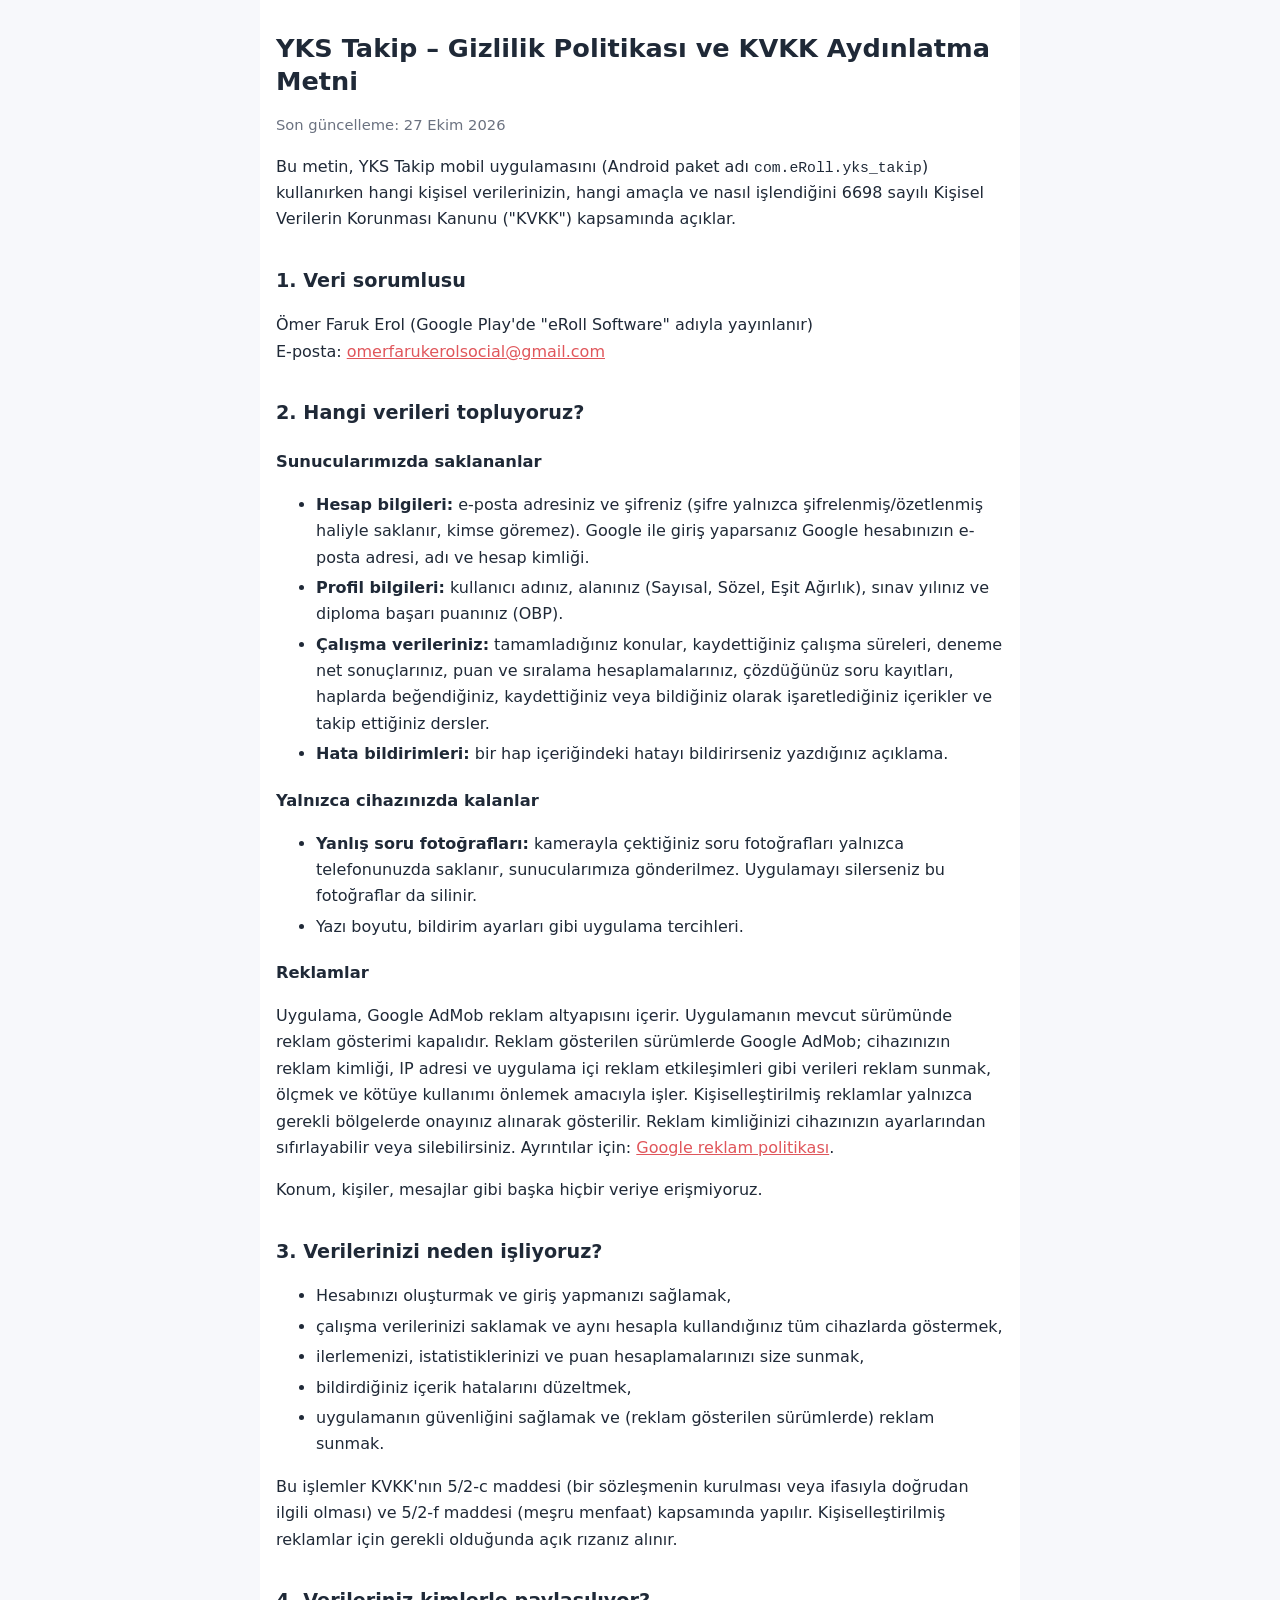
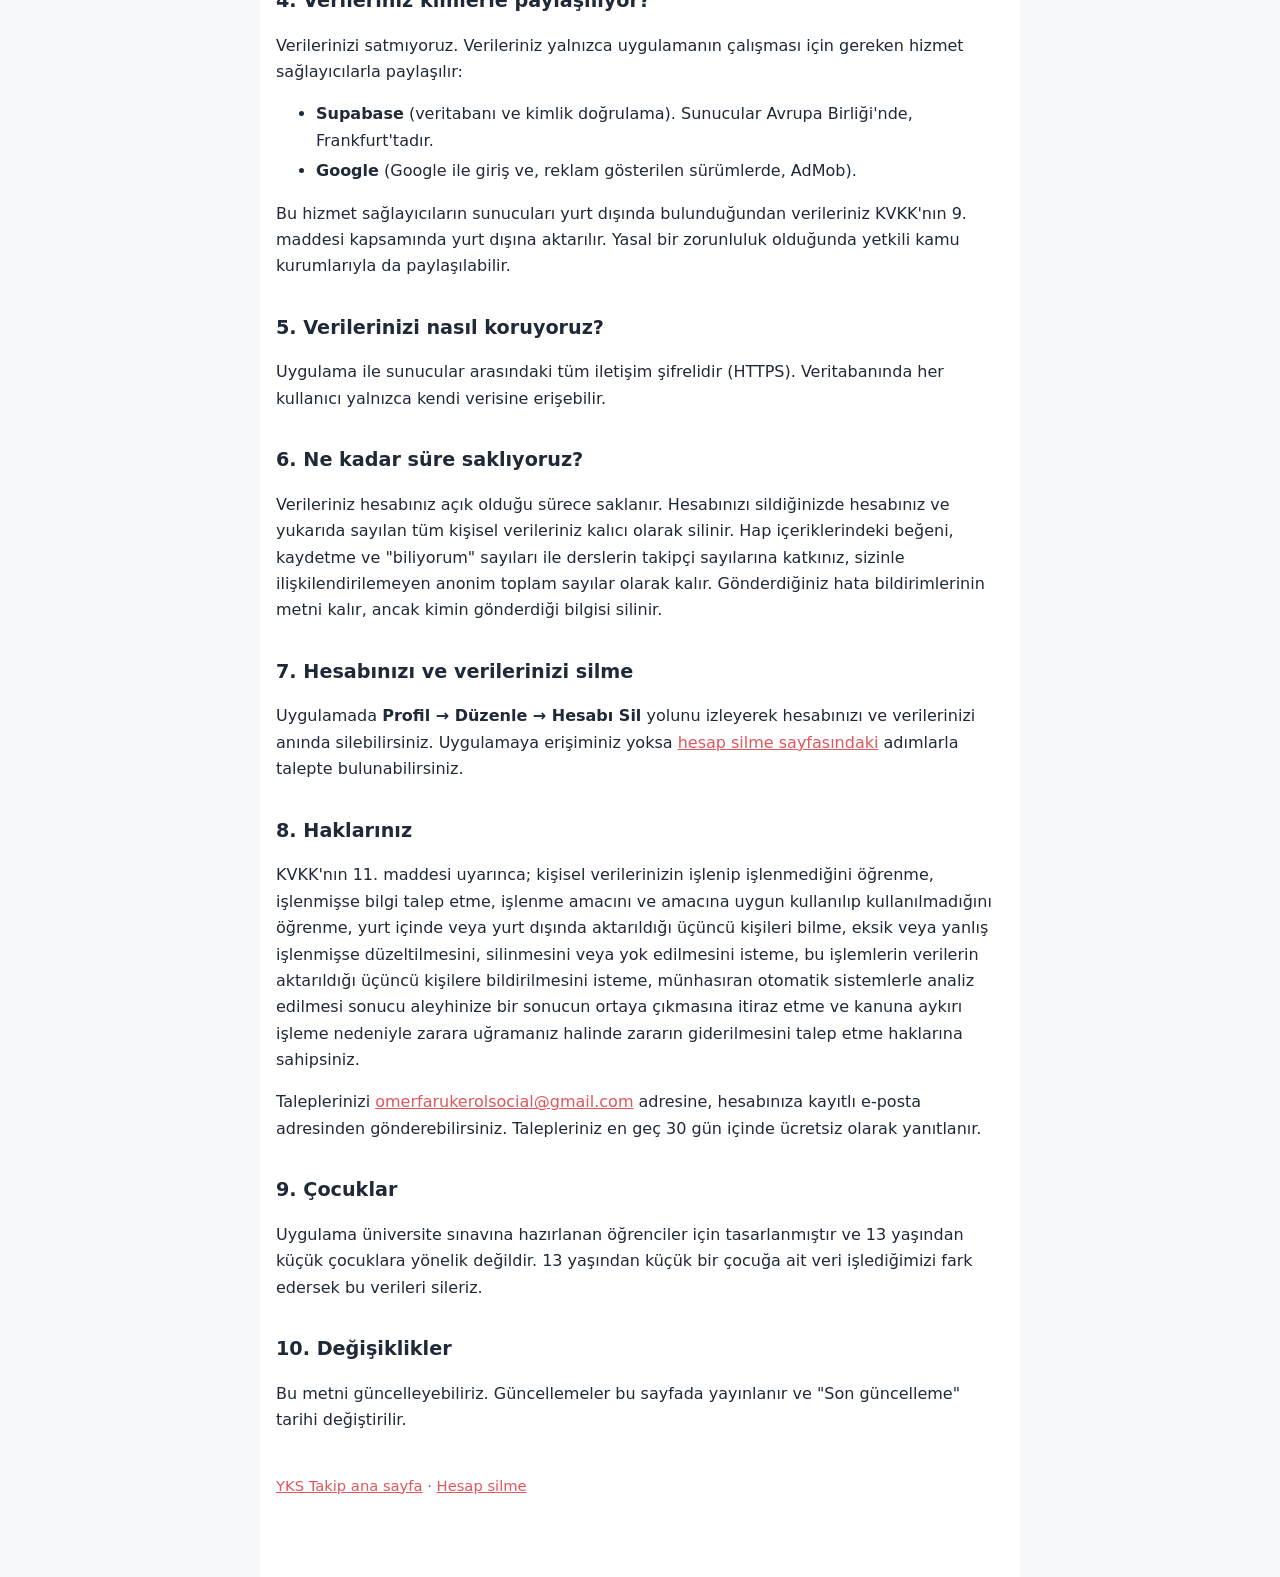
==== yks-takip/gizlilik.html @ 7ae59ede "YKS Takip gizlilik politikasi, hesap silme sayfasi ve app-ads.txt" ====
<!doctype html>
<html lang="tr">
<head>
<meta charset="utf-8">
<meta name="viewport" content="width=device-width, initial-scale=1">
<title>YKS Takip – Gizlilik Politikası ve KVKK Aydınlatma Metni</title>
<link rel="stylesheet" href="stil.css">
</head>
<body>
<main>
<h1>YKS Takip – Gizlilik Politikası ve KVKK Aydınlatma Metni</h1>
<p class="tarih">Son güncelleme: 27 Ekim 2026</p>

<p>Bu metin, YKS Takip mobil uygulamasını (Android paket adı <code>com.eRoll.yks_takip</code>) kullanırken hangi kişisel verilerinizin, hangi amaçla ve nasıl işlendiğini 6698 sayılı Kişisel Verilerin Korunması Kanunu ("KVKK") kapsamında açıklar.</p>

<h2>1. Veri sorumlusu</h2>
<p>Ömer Faruk Erol (Google Play'de "eRoll Software" adıyla yayınlanır)<br>
E-posta: <a href="mailto:omerfarukerolsocial@gmail.com">omerfarukerolsocial@gmail.com</a></p>

<h2>2. Hangi verileri topluyoruz?</h2>
<h3>Sunucularımızda saklananlar</h3>
<ul>
  <li><strong>Hesap bilgileri:</strong> e-posta adresiniz ve şifreniz (şifre yalnızca şifrelenmiş/özetlenmiş haliyle saklanır, kimse göremez). Google ile giriş yaparsanız Google hesabınızın e-posta adresi, adı ve hesap kimliği.</li>
  <li><strong>Profil bilgileri:</strong> kullanıcı adınız, alanınız (Sayısal, Sözel, Eşit Ağırlık), sınav yılınız ve diploma başarı puanınız (OBP).</li>
  <li><strong>Çalışma verileriniz:</strong> tamamladığınız konular, kaydettiğiniz çalışma süreleri, deneme net sonuçlarınız, puan ve sıralama hesaplamalarınız, çözdüğünüz soru kayıtları, haplarda beğendiğiniz, kaydettiğiniz veya bildiğiniz olarak işaretlediğiniz içerikler ve takip ettiğiniz dersler.</li>
  <li><strong>Hata bildirimleri:</strong> bir hap içeriğindeki hatayı bildirirseniz yazdığınız açıklama.</li>
</ul>
<h3>Yalnızca cihazınızda kalanlar</h3>
<ul>
  <li><strong>Yanlış soru fotoğrafları:</strong> kamerayla çektiğiniz soru fotoğrafları yalnızca telefonunuzda saklanır, sunucularımıza gönderilmez. Uygulamayı silerseniz bu fotoğraflar da silinir.</li>
  <li>Yazı boyutu, bildirim ayarları gibi uygulama tercihleri.</li>
</ul>
<h3>Reklamlar</h3>
<p>Uygulama, Google AdMob reklam altyapısını içerir. Uygulamanın mevcut sürümünde reklam gösterimi kapalıdır. Reklam gösterilen sürümlerde Google AdMob; cihazınızın reklam kimliği, IP adresi ve uygulama içi reklam etkileşimleri gibi verileri reklam sunmak, ölçmek ve kötüye kullanımı önlemek amacıyla işler. Kişiselleştirilmiş reklamlar yalnızca gerekli bölgelerde onayınız alınarak gösterilir. Reklam kimliğinizi cihazınızın ayarlarından sıfırlayabilir veya silebilirsiniz. Ayrıntılar için: <a href="https://policies.google.com/technologies/ads?hl=tr">Google reklam politikası</a>.</p>

<p>Konum, kişiler, mesajlar gibi başka hiçbir veriye erişmiyoruz.</p>

<h2>3. Verilerinizi neden işliyoruz?</h2>
<ul>
  <li>Hesabınızı oluşturmak ve giriş yapmanızı sağlamak,</li>
  <li>çalışma verilerinizi saklamak ve aynı hesapla kullandığınız tüm cihazlarda göstermek,</li>
  <li>ilerlemenizi, istatistiklerinizi ve puan hesaplamalarınızı size sunmak,</li>
  <li>bildirdiğiniz içerik hatalarını düzeltmek,</li>
  <li>uygulamanın güvenliğini sağlamak ve (reklam gösterilen sürümlerde) reklam sunmak.</li>
</ul>
<p>Bu işlemler KVKK'nın 5/2-c maddesi (bir sözleşmenin kurulması veya ifasıyla doğrudan ilgili olması) ve 5/2-f maddesi (meşru menfaat) kapsamında yapılır. Kişiselleştirilmiş reklamlar için gerekli olduğunda açık rızanız alınır.</p>

<h2>4. Verileriniz kimlerle paylaşılıyor?</h2>
<p>Verilerinizi satmıyoruz. Verileriniz yalnızca uygulamanın çalışması için gereken hizmet sağlayıcılarla paylaşılır:</p>
<ul>
  <li><strong>Supabase</strong> (veritabanı ve kimlik doğrulama). Sunucular Avrupa Birliği'nde, Frankfurt'tadır.</li>
  <li><strong>Google</strong> (Google ile giriş ve, reklam gösterilen sürümlerde, AdMob).</li>
</ul>
<p>Bu hizmet sağlayıcıların sunucuları yurt dışında bulunduğundan verileriniz KVKK'nın 9. maddesi kapsamında yurt dışına aktarılır. Yasal bir zorunluluk olduğunda yetkili kamu kurumlarıyla da paylaşılabilir.</p>

<h2>5. Verilerinizi nasıl koruyoruz?</h2>
<p>Uygulama ile sunucular arasındaki tüm iletişim şifrelidir (HTTPS). Veritabanında her kullanıcı yalnızca kendi verisine erişebilir.</p>

<h2>6. Ne kadar süre saklıyoruz?</h2>
<p>Verileriniz hesabınız açık olduğu sürece saklanır. Hesabınızı sildiğinizde hesabınız ve yukarıda sayılan tüm kişisel verileriniz kalıcı olarak silinir. Hap içeriklerindeki beğeni, kaydetme ve "biliyorum" sayıları ile derslerin takipçi sayılarına katkınız, sizinle ilişkilendirilemeyen anonim toplam sayılar olarak kalır. Gönderdiğiniz hata bildirimlerinin metni kalır, ancak kimin gönderdiği bilgisi silinir.</p>

<h2>7. Hesabınızı ve verilerinizi silme</h2>
<p>Uygulamada <strong>Profil → Düzenle → Hesabı Sil</strong> yolunu izleyerek hesabınızı ve verilerinizi anında silebilirsiniz. Uygulamaya erişiminiz yoksa <a href="hesap-silme.html">hesap silme sayfasındaki</a> adımlarla talepte bulunabilirsiniz.</p>

<h2>8. Haklarınız</h2>
<p>KVKK'nın 11. maddesi uyarınca; kişisel verilerinizin işlenip işlenmediğini öğrenme, işlenmişse bilgi talep etme, işlenme amacını ve amacına uygun kullanılıp kullanılmadığını öğrenme, yurt içinde veya yurt dışında aktarıldığı üçüncü kişileri bilme, eksik veya yanlış işlenmişse düzeltilmesini, silinmesini veya yok edilmesini isteme, bu işlemlerin verilerin aktarıldığı üçüncü kişilere bildirilmesini isteme, münhasıran otomatik sistemlerle analiz edilmesi sonucu aleyhinize bir sonucun ortaya çıkmasına itiraz etme ve kanuna aykırı işleme nedeniyle zarara uğramanız halinde zararın giderilmesini talep etme haklarına sahipsiniz.</p>
<p>Taleplerinizi <a href="mailto:omerfarukerolsocial@gmail.com">omerfarukerolsocial@gmail.com</a> adresine, hesabınıza kayıtlı e-posta adresinden gönderebilirsiniz. Talepleriniz en geç 30 gün içinde ücretsiz olarak yanıtlanır.</p>

<h2>9. Çocuklar</h2>
<p>Uygulama üniversite sınavına hazırlanan öğrenciler için tasarlanmıştır ve 13 yaşından küçük çocuklara yönelik değildir. 13 yaşından küçük bir çocuğa ait veri işlediğimizi fark edersek bu verileri sileriz.</p>

<h2>10. Değişiklikler</h2>
<p>Bu metni güncelleyebiliriz. Güncellemeler bu sayfada yayınlanır ve "Son güncelleme" tarihi değiştirilir.</p>

<p class="alt"><a href="index.html">YKS Takip ana sayfa</a> · <a href="hesap-silme.html">Hesap silme</a></p>
</main>
</body>
</html>
---- yks-takip/stil.css ----
:root { --text: #1f2937; --muted: #6b7280; --link: #e0565b; --bg: #f7f8fb; --card: #ffffff; }
@media (prefers-color-scheme: dark) {
  :root { --text: #e5e7eb; --muted: #9ca3af; --link: #ff8a8e; --bg: #111318; --card: #1b1e25; }
}
* { box-sizing: border-box; }
body { margin: 0; background: var(--bg); color: var(--text); font: 16px/1.65 system-ui, -apple-system, "Segoe UI", Roboto, sans-serif; }
main { max-width: 760px; margin: 0 auto; padding: 32px 16px 64px; background: var(--card); min-height: 100vh; }
h1 { font-size: 1.6rem; line-height: 1.3; margin: 0 0 8px; }
h2 { font-size: 1.2rem; margin: 32px 0 8px; }
h3 { font-size: 1.02rem; margin: 20px 0 6px; }
a { color: var(--link); }
code { font-size: .92em; }
.tarih, .alt { color: var(--muted); font-size: .92rem; }
.alt { margin-top: 40px; }
li { margin: 4px 0; }
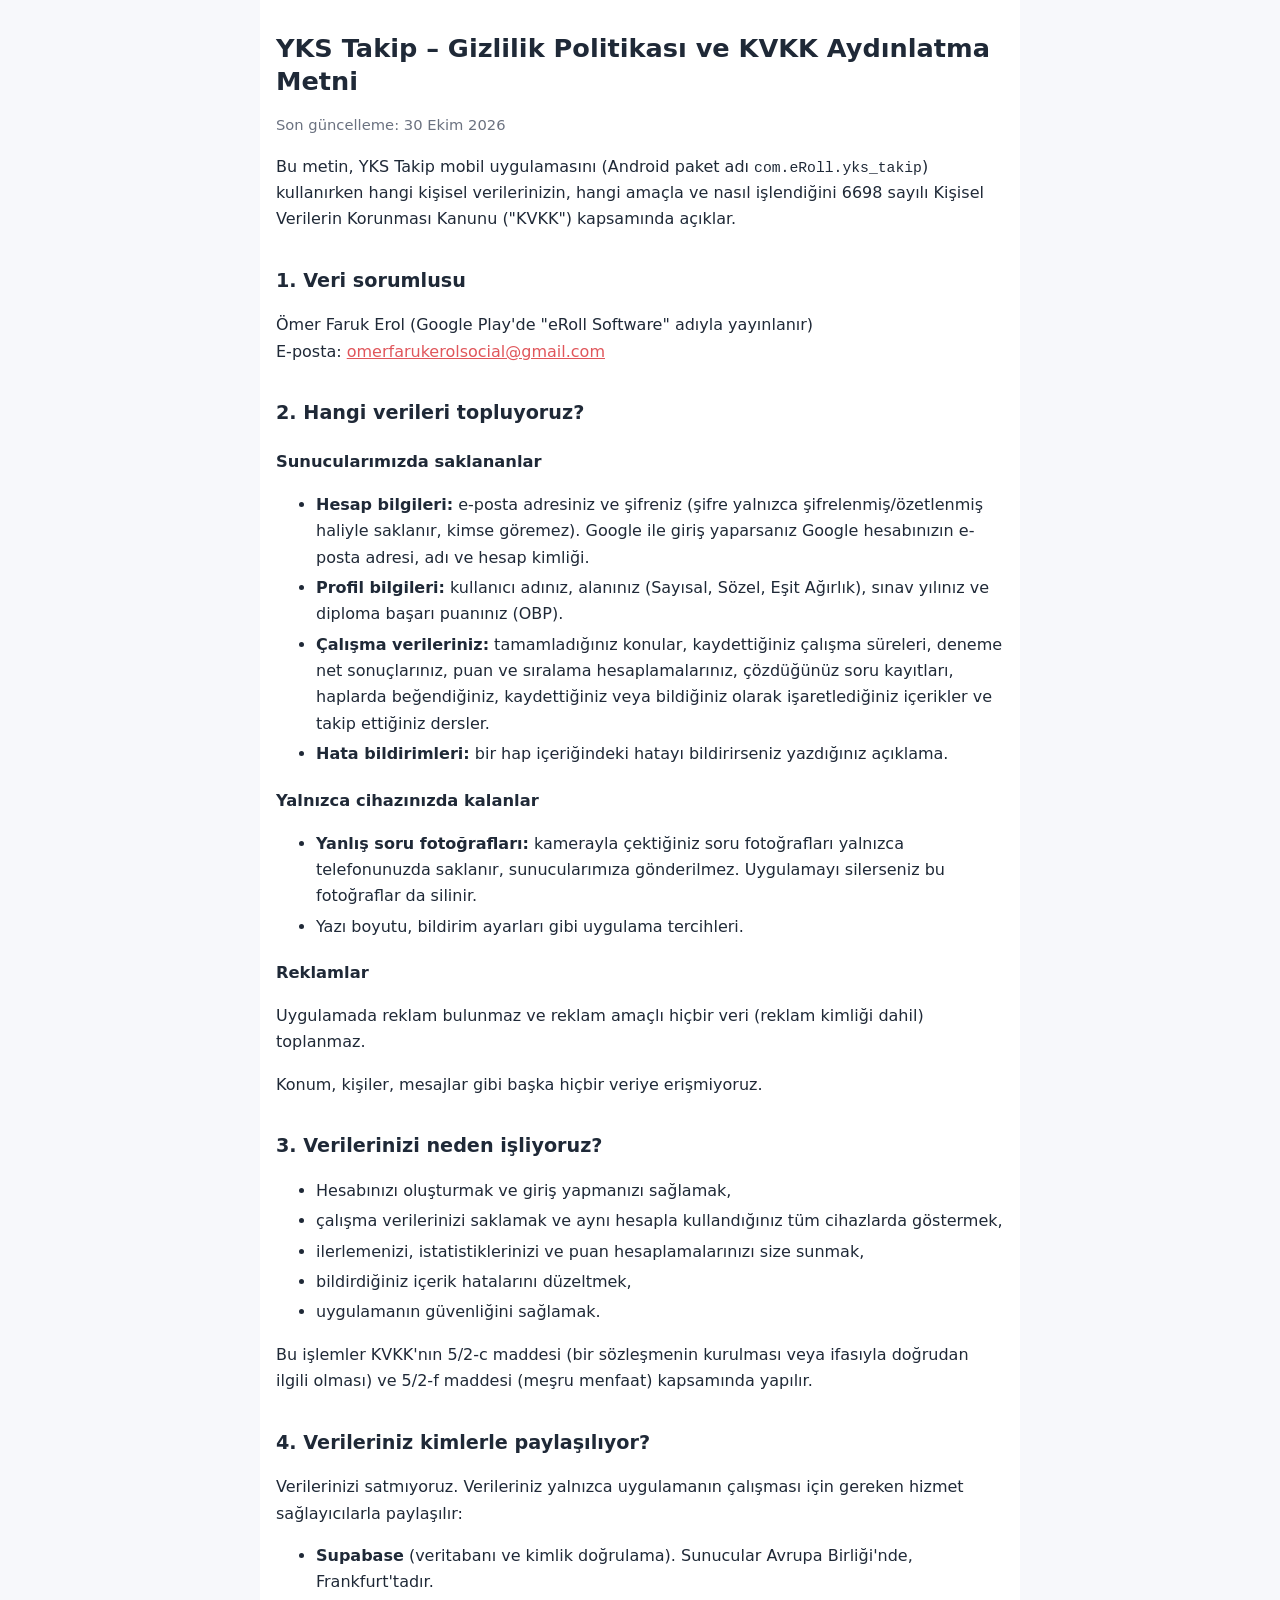
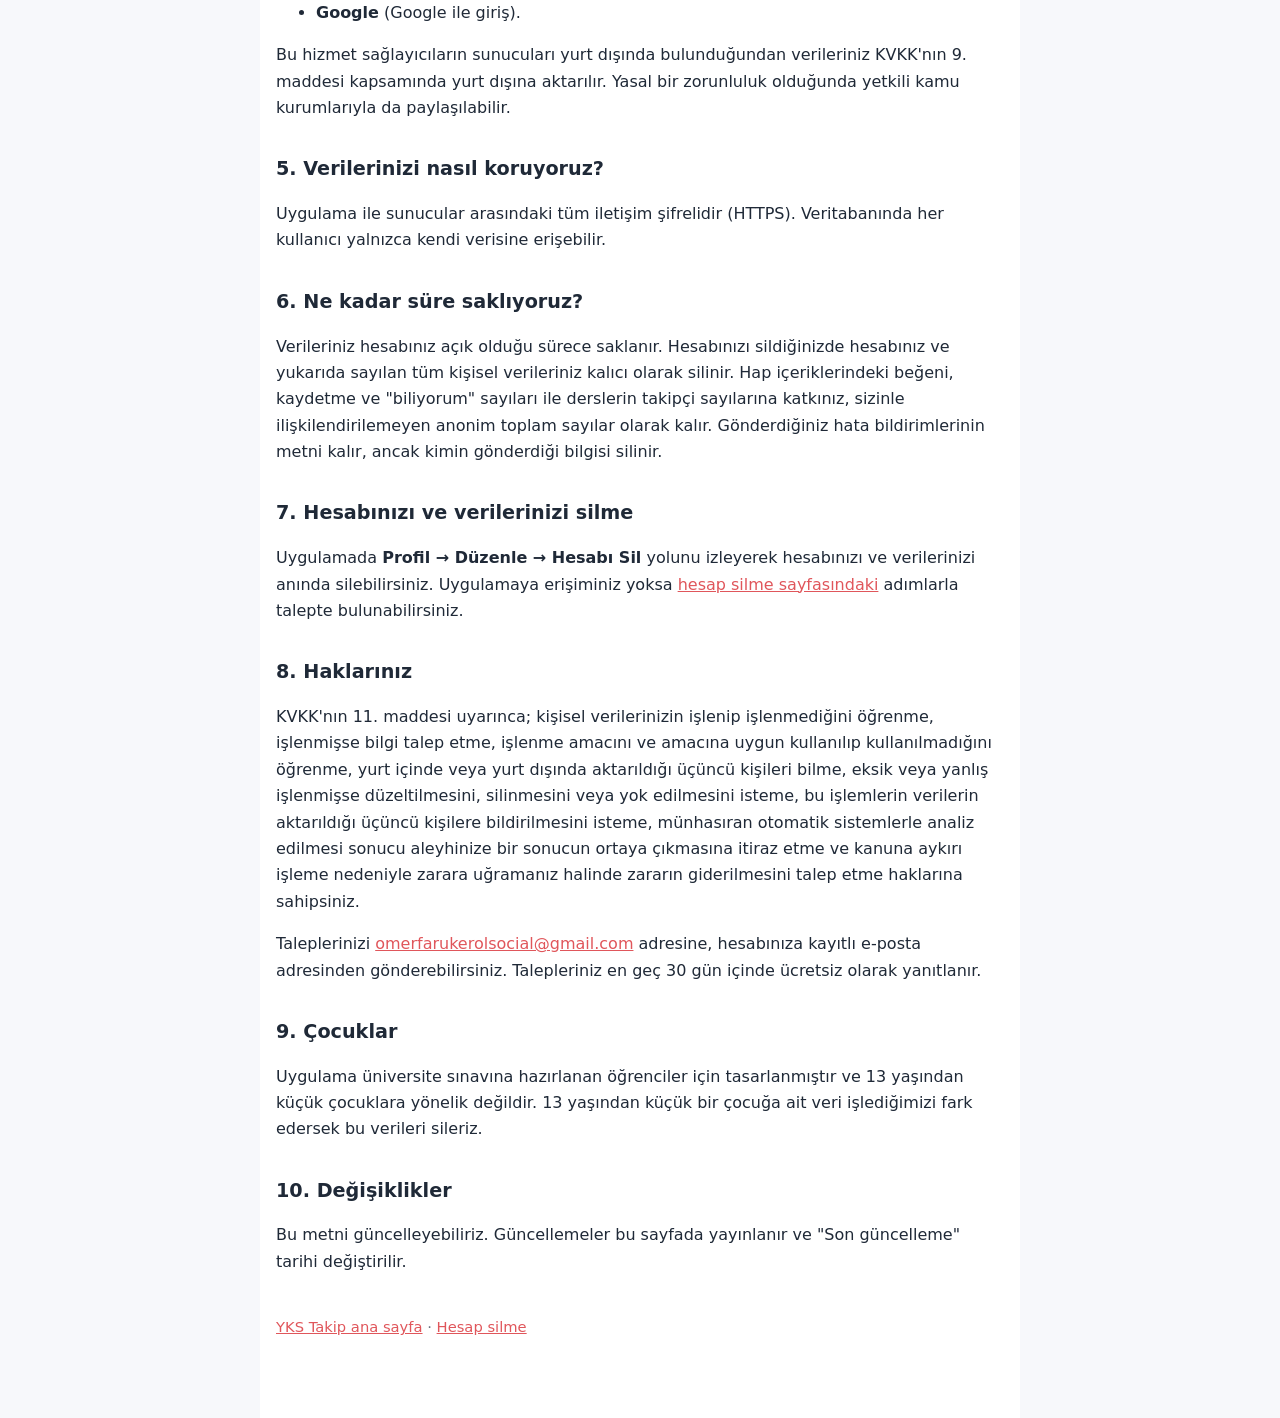
==== commit a1f7ccc4: "YKS Takip: reklamlar kaldirildi, gizlilik politikasi guncellendi" ====
--- a/yks-takip/gizlilik.html
+++ b/yks-takip/gizlilik.html
@@ -9,7 +9,7 @@
 <body>
 <main>
 <h1>YKS Takip – Gizlilik Politikası ve KVKK Aydınlatma Metni</h1>
-<p class="tarih">Son güncelleme: 27 Ekim 2026</p>
+<p class="tarih">Son güncelleme: 30 Ekim 2026</p>
 
 <p>Bu metin, YKS Takip mobil uygulamasını (Android paket adı <code>com.eRoll.yks_takip</code>) kullanırken hangi kişisel verilerinizin, hangi amaçla ve nasıl işlendiğini 6698 sayılı Kişisel Verilerin Korunması Kanunu ("KVKK") kapsamında açıklar.</p>
 
@@ -31,7 +31,7 @@
   <li>Yazı boyutu, bildirim ayarları gibi uygulama tercihleri.</li>
 </ul>
 <h3>Reklamlar</h3>
-<p>Uygulama, Google AdMob reklam altyapısını içerir. Uygulamanın mevcut sürümünde reklam gösterimi kapalıdır. Reklam gösterilen sürümlerde Google AdMob; cihazınızın reklam kimliği, IP adresi ve uygulama içi reklam etkileşimleri gibi verileri reklam sunmak, ölçmek ve kötüye kullanımı önlemek amacıyla işler. Kişiselleştirilmiş reklamlar yalnızca gerekli bölgelerde onayınız alınarak gösterilir. Reklam kimliğinizi cihazınızın ayarlarından sıfırlayabilir veya silebilirsiniz. Ayrıntılar için: <a href="https://policies.google.com/technologies/ads?hl=tr">Google reklam politikası</a>.</p>
+<p>Uygulamada reklam bulunmaz ve reklam amaçlı hiçbir veri (reklam kimliği dahil) toplanmaz.</p>
 
 <p>Konum, kişiler, mesajlar gibi başka hiçbir veriye erişmiyoruz.</p>
 
@@ -41,15 +41,15 @@
   <li>çalışma verilerinizi saklamak ve aynı hesapla kullandığınız tüm cihazlarda göstermek,</li>
   <li>ilerlemenizi, istatistiklerinizi ve puan hesaplamalarınızı size sunmak,</li>
   <li>bildirdiğiniz içerik hatalarını düzeltmek,</li>
-  <li>uygulamanın güvenliğini sağlamak ve (reklam gösterilen sürümlerde) reklam sunmak.</li>
+  <li>uygulamanın güvenliğini sağlamak.</li>
 </ul>
-<p>Bu işlemler KVKK'nın 5/2-c maddesi (bir sözleşmenin kurulması veya ifasıyla doğrudan ilgili olması) ve 5/2-f maddesi (meşru menfaat) kapsamında yapılır. Kişiselleştirilmiş reklamlar için gerekli olduğunda açık rızanız alınır.</p>
+<p>Bu işlemler KVKK'nın 5/2-c maddesi (bir sözleşmenin kurulması veya ifasıyla doğrudan ilgili olması) ve 5/2-f maddesi (meşru menfaat) kapsamında yapılır.</p>
 
 <h2>4. Verileriniz kimlerle paylaşılıyor?</h2>
 <p>Verilerinizi satmıyoruz. Verileriniz yalnızca uygulamanın çalışması için gereken hizmet sağlayıcılarla paylaşılır:</p>
 <ul>
   <li><strong>Supabase</strong> (veritabanı ve kimlik doğrulama). Sunucular Avrupa Birliği'nde, Frankfurt'tadır.</li>
-  <li><strong>Google</strong> (Google ile giriş ve, reklam gösterilen sürümlerde, AdMob).</li>
+  <li><strong>Google</strong> (Google ile giriş).</li>
 </ul>
 <p>Bu hizmet sağlayıcıların sunucuları yurt dışında bulunduğundan verileriniz KVKK'nın 9. maddesi kapsamında yurt dışına aktarılır. Yasal bir zorunluluk olduğunda yetkili kamu kurumlarıyla da paylaşılabilir.</p>
 
